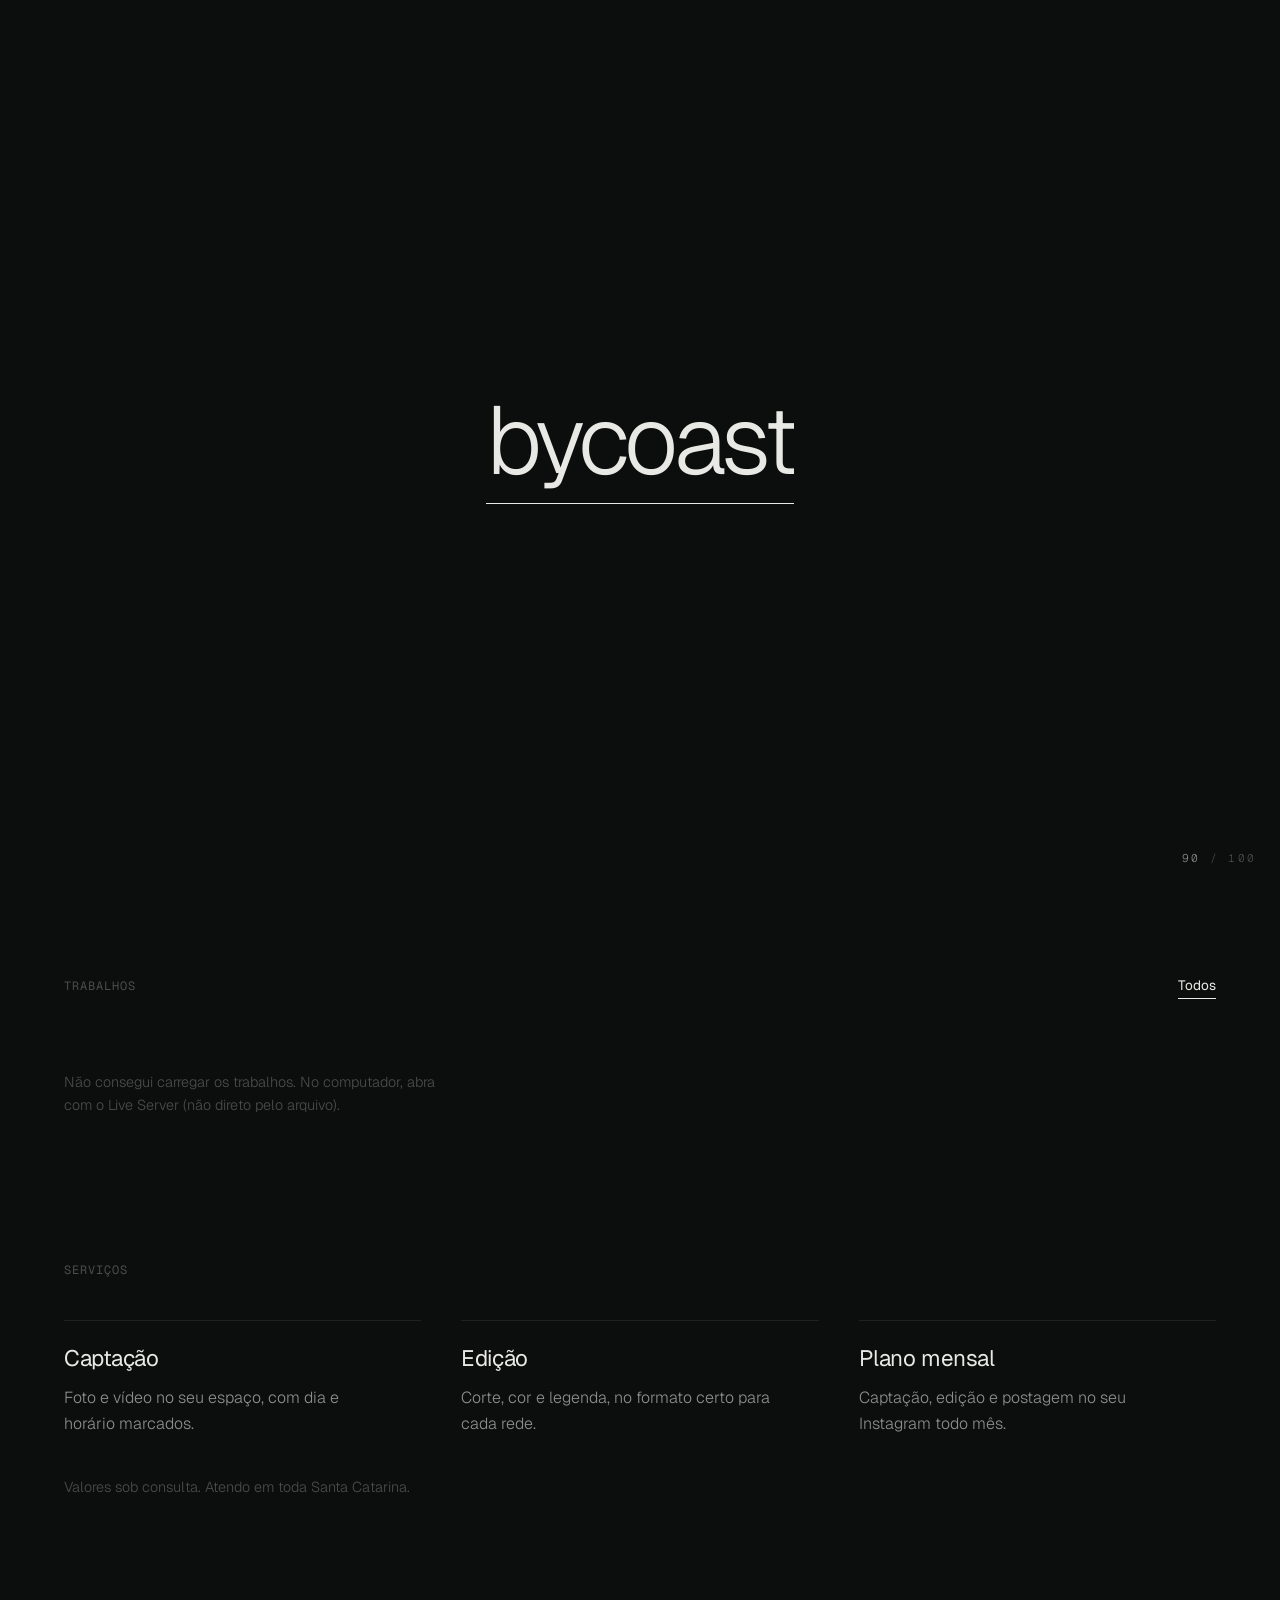
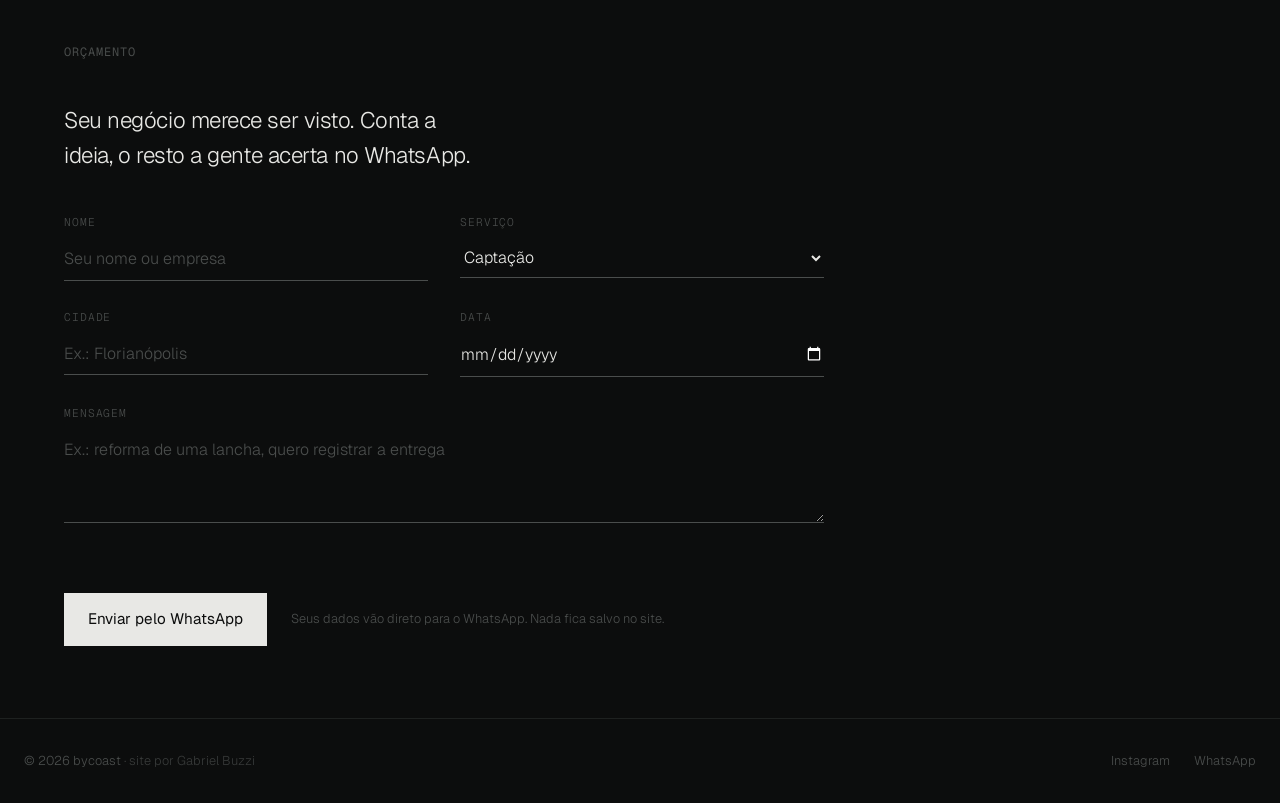
==== index.html @ a9b42eaa "Crédito do rodapé leva pro LinkedIn" ====
<!DOCTYPE html>
<html lang="pt-BR">

<head>
    <meta charset="UTF-8" />
    <meta name="viewport" content="width=device-width, initial-scale=1.0, viewport-fit=cover" />
    <title>bycoast</title>
    <meta name="description" content="Captação de foto e vídeo, edição e postagem. Base em Balneário Camboriú, atendendo toda Santa Catarina." />
    <meta property="og:title" content="bycoast" />
    <meta property="og:description" content="Captação de foto e vídeo, edição e postagem. Base em Balneário Camboriú, atendendo toda Santa Catarina." />
    <meta property="og:type" content="website" />
    <meta property="og:url" content="https://bycoast.com.br/" />
    <!-- imagem da prévia do link (WhatsApp, Instagram). Precisa ser endereço completo, com https -->
    <meta property="og:image" content="https://bycoast.com.br/midia/brava-drinks/01-brava-drinks.jpg" />
    <meta property="og:image:width" content="2000" />
    <meta property="og:image:height" content="1333" />
    <meta name="twitter:card" content="summary_large_image" />
    <link rel="icon" href="img/favicon.svg" type="image/svg+xml" />
    <link rel="preconnect" href="https://fonts.googleapis.com" />
    <link rel="preconnect" href="https://fonts.gstatic.com" crossorigin />
    <link href="https://fonts.googleapis.com/css2?family=Geist:wght@300;400;500&family=Geist+Mono:wght@400&display=swap"
        rel="stylesheet" />
    <!-- ?v=3: mude o número sempre que mexer no CSS ou no JS,
         senão o celular pode juntar o HTML novo com o CSS antigo que ficou guardado -->
    <link rel="stylesheet" href="css/style.css?v=6" />

    <!-- liga a intro antes da página aparecer (assim o site não pisca por baixo).
         Não aparece pra quem pediu "reduzir movimento" no sistema -->
    <script>
        if (!matchMedia('(prefers-reduced-motion: reduce)').matches) {
            document.documentElement.classList.add('intro');

            // com a intro, a página sempre começa no topo:
            // tira o #trabalhos (ou outro) do endereço e não volta pra onde estava ao recarregar.
            // Link compartilhado (#fx/2) fica: o main.js abre aquela mídia depois da intro
            history.scrollRestoration = 'manual';
            if (location.hash && location.hash.indexOf('/') < 0) history.replaceState(null, '', location.pathname + location.search);
        }
    </script>
</head>

<body>

    <!-- INTRO (tela de entrada). Só aparece com a classe "intro" no <html> -->
    <div id="intro" aria-hidden="true">
        <span class="intro-mask"><span class="intro-mark">bycoast</span></span>
        <span class="intro-pct"><span id="intro-pct">00</span> / 100</span>
    </div>

    <!-- NAVEGAÇÃO -->
    <nav id="nav">
        <a class="nav-logo" href="#topo">bycoast</a>
        <ul class="nav-links">
            <li><a href="#trabalhos">Trabalhos</a></li>
            <li><a href="#servicos">Serviços</a></li>
            <li><a href="#orcamento">Orçamento</a></li>
        </ul>
    </nav>

    <!-- HERO -->
    <header id="topo" class="hero">
        <h1>bycoast</h1>
        <p class="hero-sub">Foto, vídeo e redes sociais para negócios de toda Santa Catarina.</p>
        <p class="hero-meta">Balneário Camboriú · Toda Santa Catarina</p>
    </header>

    <!-- TRABALHOS -->
    <section id="trabalhos">
        <div class="section-head">
            <h2>Trabalhos</h2>

            <!-- FILTROS (o main.js cria um botão pra cada categoria usada no trabalhos.json) -->
            <div class="filters">
                <button class="filter-btn active" data-filter="todos">Todos</button>
            </div>
        </div>

        <!-- GRID (preenchido pelo main.js a partir do trabalhos.json) -->
        <div class="grid"></div>
    </section>

    <!-- SERVIÇOS -->
    <section id="servicos">
        <h2>Serviços</h2>
        <div class="services">
            <div class="service">
                <h3>Captação</h3>
                <p>Foto e vídeo no seu espaço, com dia e horário marcados.</p>
            </div>
            <div class="service">
                <h3>Edição</h3>
                <p>Corte, cor e legenda, no formato certo para cada rede.</p>
            </div>
            <div class="service">
                <h3>Plano mensal</h3>
                <p>Captação, edição e postagem no seu Instagram todo mês.</p>
            </div>
        </div>
        <p class="note">Valores sob consulta. Atendo em toda Santa Catarina.</p>
    </section>

    <!-- QUEM JÁ ATENDEU (o main.js preenche com o campo "cliente" do trabalhos.json;
         sem nenhum cliente preenchido, a seção fica escondida) -->
    <section id="clientes" hidden>
        <h2>Quem já atendeu</h2>
        <div class="clients" id="clients-track"></div>
    </section>

    <!-- ORÇAMENTO -->
    <section id="orcamento">
        <h2>Orçamento</h2>
        <p class="lead">Seu negócio merece ser visto. Conta a ideia, o resto a gente acerta no WhatsApp.</p>

        <form id="form" novalidate>
            <div class="field">
                <label for="nome">Nome</label>
                <input id="nome" name="nome" autocomplete="name" placeholder="Seu nome ou empresa" />
            </div>
            <div class="field">
                <label for="servico">Serviço</label>
                <select id="servico" name="servico">
                    <option>Captação</option>
                    <option>Captação + edição</option>
                    <option>Plano mensal</option>
                </select>
            </div>
            <div class="field">
                <label for="cidade">Cidade</label>
                <input id="cidade" name="cidade" autocomplete="address-level2" placeholder="Ex.: Florianópolis" />
            </div>
            <div class="field">
                <label for="data">Data</label>
                <input id="data" name="data" type="date" />
            </div>
            <div class="field full">
                <label for="msg">Mensagem</label>
                <textarea id="msg" name="msg" rows="3" placeholder="Ex.: reforma de uma lancha, quero registrar a entrega"></textarea>
            </div>
            <p class="form-error full" id="form-error"></p>
            <div class="full form-actions">
                <button type="submit" class="btn">Enviar pelo WhatsApp</button>
                <span class="privacy">Seus dados vão direto para o WhatsApp. Nada fica salvo no site.</span>
            </div>
        </form>
    </section>

    <!-- LIGHTBOX (foto ampliada)
         lb-fade = aparece/some ao abrir e fechar
         lb-idle = some quando o mouse fica parado -->
    <div id="lightbox" role="dialog" aria-modal="true" aria-label="Foto ampliada" tabindex="-1">
        <!-- fundo: a própria foto, bem desfocada (o main.js coloca as camadas aqui) -->
        <div class="lightbox-ambient lb-fade" id="lightbox-ambient"></div>

        <div class="lightbox-top lb-fade lb-idle">
            <span class="lightbox-counter" id="lightbox-counter"></span>
            <div class="lightbox-actions">
                <!-- aviso que aparece quando o link é copiado (computador sem menu de compartilhar) -->
                <span class="lightbox-toast" id="lightbox-toast" role="status">Link copiado</span>
                <button class="lightbox-btn" id="lightbox-share" aria-label="Compartilhar">
                    <svg width="18" height="18" viewBox="0 0 24 24" fill="none" stroke="currentColor" stroke-width="1.5" stroke-linecap="round" stroke-linejoin="round"><path d="M12 15V3M7 8l5-5 5 5M5 12v7a2 2 0 0 0 2 2h10a2 2 0 0 0 2-2v-7" /></svg>
                </button>
                <button class="lightbox-btn" id="lightbox-close" aria-label="Fechar">
                    <svg width="18" height="18" viewBox="0 0 24 24" fill="none" stroke="currentColor" stroke-width="1.5" stroke-linecap="round"><path d="M6 6l12 12M18 6L6 18" /></svg>
                </button>
            </div>
        </div>

        <!-- palco: onde a foto aparece e recebe os gestos (arrastar, pinça, duplo clique) -->
        <div class="lightbox-stage" id="lightbox-stage">
            <div id="lightbox-media"></div>
        </div>

        <button class="lightbox-btn lightbox-nav lb-fade lb-idle" id="lightbox-prev" aria-label="Anterior">
            <svg width="18" height="18" viewBox="0 0 24 24" fill="none" stroke="currentColor" stroke-width="1.5" stroke-linecap="round" stroke-linejoin="round"><path d="M15 6l-6 6 6 6" /></svg>
        </button>
        <button class="lightbox-btn lightbox-nav lb-fade lb-idle" id="lightbox-next" aria-label="Próxima">
            <svg width="18" height="18" viewBox="0 0 24 24" fill="none" stroke="currentColor" stroke-width="1.5" stroke-linecap="round" stroke-linejoin="round"><path d="M9 6l6 6-6 6" /></svg>
        </button>

        <div class="lightbox-info lb-fade">
            <div class="lightbox-meta" id="lightbox-meta">
                <span class="lightbox-category" id="lightbox-category"></span>
                <span class="lightbox-local" id="lightbox-local-wrap">
                    <svg width="12" height="12" viewBox="0 0 24 24" fill="none" stroke="currentColor" stroke-width="1.5"><path d="M12 21s-6-5.4-6-11a6 6 0 0 1 12 0c0 5.6-6 11-6 11z" /><circle cx="12" cy="10" r="2" /></svg>
                    <span id="lightbox-local"></span>
                </span>
                <span class="lightbox-type" id="lightbox-type"></span>
            </div>
            <h3 class="lightbox-title" id="lightbox-title"></h3>
        </div>

        <!-- miniaturas (o main.js preenche) -->
        <div class="lightbox-thumbs lb-fade lb-idle" id="lightbox-thumbs"></div>
    </div>

    <!-- FOOTER -->
    <footer>
        <span>&copy; 2026 bycoast <span class="credito">· site por <a href="https://www.linkedin.com/in/gabrielbuzzi/" target="_blank" rel="noopener">Gabriel Buzzi</a></span></span>
        <div class="footer-links">
            <a href="https://www.instagram.com/by.coast_" target="_blank" rel="noopener">Instagram</a>
            <!-- o main.js troca o href pelo link do WhatsApp usando a constante WHATSAPP -->
            <a id="footer-whatsapp" href="#orcamento" target="_blank" rel="noopener">WhatsApp</a>
        </div>
    </footer>

    <!-- BOTÃO FLUTUANTE DO WHATSAPP (só no celular) -->
    <a class="wa-float" id="wa-float" href="#orcamento" target="_blank" rel="noopener" aria-label="Conversar no WhatsApp">
        <svg width="24" height="24" viewBox="0 0 24 24" fill="none" stroke="currentColor" stroke-width="1.6" stroke-linecap="round" stroke-linejoin="round"><path d="M20 11.5a8.5 8.5 0 0 1-12.4 7.6L3.5 20.5l1.4-4A8.5 8.5 0 1 1 20 11.5z" /></svg>
    </a>

    <script src="js/main.js?v=6"></script>
</body>

</html>
---- css/style.css ----
/* ========================
   VARIÁVEIS (cores e fontes)
   Mude aqui e o site inteiro acompanha
======================== */
:root {
    --bg: #0c0d0d;
    --text: #e8e8e5;
    --muted: #8b8e8c;
    --faint: #4a4d4c;
    --line: #1e2120;
    --accent: #9fc3c4;
    /* azul-água claro, usado só em foco e hover */

    --sans: 'Geist', system-ui, -apple-system, 'Segoe UI', sans-serif;
    --mono: 'Geist Mono', ui-monospace, Menlo, Consolas, monospace;

    /* margem lateral que respeita o notch do celular */
    --side-l: max(24px, env(safe-area-inset-left, 0px));
    --side-r: max(24px, env(safe-area-inset-right, 0px));

    color-scheme: dark;
}

/* ========================
   RESET E BASE
======================== */
* {
    margin: 0;
    padding: 0;
    box-sizing: border-box;
}

html {
    scroll-behavior: smooth;
}

body {
    background-color: var(--bg);
    color: var(--text);
    font-family: var(--sans);
    font-weight: 300;
    font-size: 16px;
    line-height: 1.6;
    -webkit-font-smoothing: antialiased;
}

a {
    color: inherit;
}

:focus-visible {
    outline: 1px solid var(--accent);
    outline-offset: 4px;
}

@media (prefers-reduced-motion: reduce) {
    html {
        scroll-behavior: auto;
    }

    * {
        transition: none !important;
    }
}

/* ========================
   INTRO (tela de entrada)
   Só existe com a classe "intro" no <html>
======================== */
#intro {
    display: none;
}

.intro #intro {
    display: flex;
    position: fixed;
    inset: 0;
    z-index: 1000;
    align-items: center;
    justify-content: center;
    background: var(--bg);
}

/* máscara: o nome sobe de dentro dela */
.intro-mask {
    display: block;
    overflow: hidden;
    padding-bottom: 20px;
}

.intro-mark {
    position: relative;
    display: block;
    font-size: clamp(2.75rem, 9vw, 6rem);
    font-weight: 300;
    letter-spacing: -0.05em;
    line-height: 1;
    animation: introUp 0.9s cubic-bezier(0.2, 0.8, 0.2, 1) backwards;
}

/* a linha que cresce embaixo do nome */
.intro-mark::after {
    content: '';
    position: absolute;
    left: 0;
    right: 100%;
    bottom: -16px;
    height: 1px;
    background: var(--text);
    animation: introLine 1.4s cubic-bezier(0.8, 0, 0.2, 1) 0.3s forwards;
}

.intro-pct {
    position: absolute;
    right: var(--side-r);
    bottom: calc(32px + env(safe-area-inset-bottom, 0px));
    font-family: var(--mono);
    font-size: 0.7rem;
    letter-spacing: 0.2em;
    color: var(--faint);
    font-variant-numeric: tabular-nums;
}

.intro-pct span {
    color: var(--muted);
}

/* saída: a tela inteira sobe como uma cortina */
#intro.gone {
    pointer-events: none;
    animation: introOut 1s cubic-bezier(0.8, 0, 0.2, 1) forwards;
}

@keyframes introUp {
    from {
        transform: translateY(110%);
    }
}

@keyframes introLine {
    to {
        right: 0;
    }
}

@keyframes introOut {
    to {
        transform: translateY(-100%);
    }
}

/* enquanto a cortina sobe, o topo do site entra subindo, um depois do outro */
.intro:not(.revealed) nav,
.intro:not(.revealed) .hero > :not(.hero-video) {
    opacity: 0;
}

.intro.revealed .hero > :not(.hero-video) {
    animation: heroIn 1.2s cubic-bezier(0.2, 0.8, 0.2, 1) backwards;
}

.intro.revealed .hero h1 {
    animation-delay: 0.35s;
}

.intro.revealed .hero-sub {
    animation-delay: 0.5s;
}

.intro.revealed .hero-meta {
    animation-delay: 0.6s;
}

.intro.revealed nav {
    animation: fadeIn 1s ease 0.7s backwards;
}

@keyframes heroIn {
    from {
        opacity: 0;
        transform: translateY(48px);
    }
}

@keyframes fadeIn {
    from {
        opacity: 0;
    }
}

/* ========================
   NAVEGAÇÃO
======================== */
nav {
    position: fixed;
    top: 0;
    left: 0;
    right: 0;
    z-index: 100;
    display: flex;
    justify-content: space-between;
    align-items: center;
    padding-top: calc(20px + env(safe-area-inset-top, 0px));
    padding-bottom: 20px;
    padding-left: var(--side-l);
    padding-right: var(--side-r);
    transition: background-color 0.3s, border-color 0.3s;
    border-bottom: 1px solid transparent;
}

nav.scrolled {
    background-color: var(--bg);
    border-bottom-color: var(--line);
}

.nav-logo {
    font-size: 1.05rem;
    font-weight: 500;
    letter-spacing: -0.01em;
    text-decoration: none;
}

.nav-links {
    list-style: none;
    display: flex;
    gap: 32px;
}

.nav-links a {
    text-decoration: none;
    color: var(--muted);
    font-size: 0.85rem;
    transition: color 0.2s;
}

.nav-links a:hover {
    color: var(--text);
}

/* ========================
   HERO
======================== */
.hero {
    max-width: 1200px;
    margin: 0 auto;
    padding-top: 160px;
    padding-bottom: 72px;
    padding-left: var(--side-l);
    padding-right: var(--side-r);
}

.hero h1 {
    font-size: clamp(3.5rem, 14vw, 10rem);
    font-weight: 300;
    letter-spacing: -0.05em;
    line-height: 0.9;
}

.hero-sub {
    margin-top: 28px;
    max-width: 30ch;
    font-size: 1.15rem;
    color: var(--muted);
}

.hero-meta {
    margin-top: 12px;
    font-family: var(--mono);
    font-size: 0.75rem;
    color: var(--faint);
}

/* topo com vídeo (HERO_VIDEO no main.js): tela cheia, texto embaixo */
.hero.has-video {
    position: relative;
    max-width: none;
    min-height: 100vh;
    min-height: 100svh;
    display: flex;
    flex-direction: column;
    justify-content: flex-end;
    padding-bottom: 64px;
    /* o texto continua alinhado com o resto do site */
    padding-left: max(var(--side-l), calc((100% - 1200px) / 2 + 24px));
    padding-right: max(var(--side-r), calc((100% - 1200px) / 2 + 24px));
    overflow: hidden;
    /* o vídeo (z-index -1) fica atrás do texto, mas na frente do fundo da página */
    isolation: isolate;
}

.hero-video {
    position: absolute;
    inset: 0;
    z-index: -1;
    width: 100%;
    height: 100%;
    object-fit: cover;
}

/* escurece embaixo (texto) e em cima (menu) pra ficarem legíveis */
.hero.has-video::after {
    content: '';
    position: absolute;
    inset: 0;
    z-index: -1;
    background:
        linear-gradient(to bottom, rgba(12, 13, 13, 0.6), transparent 20%),
        linear-gradient(to top, var(--bg) 0%, rgba(12, 13, 13, 0.4) 45%, rgba(12, 13, 13, 0.2) 100%);
}

.hero.has-video .hero-sub {
    color: var(--text);
}

.hero.has-video .hero-meta {
    color: var(--muted);
}

/* ========================
   SEÇÕES GERAIS
======================== */
section {
    max-width: 1200px;
    margin: 0 auto;
    padding-top: 72px;
    padding-bottom: 72px;
    padding-left: var(--side-l);
    padding-right: var(--side-r);
}

section h2 {
    font-family: var(--mono);
    font-size: 0.75rem;
    font-weight: 400;
    letter-spacing: 0.08em;
    text-transform: uppercase;
    color: var(--faint);
    margin-bottom: 40px;
}

.section-head {
    display: flex;
    flex-wrap: wrap;
    justify-content: space-between;
    align-items: baseline;
    gap: 16px 32px;
    margin-bottom: 32px;
}

.section-head h2 {
    margin-bottom: 0;
}

/* ========================
   FILTROS
======================== */
.filters {
    display: flex;
    flex-wrap: wrap;
    gap: 24px;
}

.filter-btn {
    background: none;
    border: none;
    color: var(--faint);
    font-family: var(--sans);
    font-size: 0.85rem;
    cursor: pointer;
    padding: 4px 0;
    border-bottom: 1px solid transparent;
    transition: color 0.2s, border-color 0.2s;
}

.filter-btn:hover {
    color: var(--muted);
}

.filter-btn.active {
    color: var(--text);
    border-bottom-color: var(--text);
}

/* ========================
   GALERIA (colunas estilo masonry, um card por trabalho)
======================== */
.grid {
    columns: 3;
    column-gap: 16px;
}

.work {
    break-inside: avoid;
    margin-bottom: 32px;
    cursor: pointer;
}

.work.hidden {
    display: none;
}

/* aparece ao rolar: começa invisível e mais baixo (o main.js coloca "in") */
.work.reveal {
    opacity: 0;
    transform: translateY(40px);
    transition: opacity 0.8s ease, transform 1s cubic-bezier(0.2, 0.8, 0.2, 1);
}

.work.reveal.in {
    opacity: 1;
    transform: none;
}

.work-media {
    position: relative;
    overflow: hidden;
    background: var(--line);
}

/* a capa de onde a foto saiu fica vazia enquanto o lightbox está aberto */
.work.is-source .work-media {
    visibility: hidden;
}

.work-media img {
    display: block;
    width: 100%;
    height: auto;
    transition: transform 0.8s cubic-bezier(0.2, 0.8, 0.2, 1);
}

.work:hover .work-media img {
    transform: scale(1.04);
}

/* prévia do vídeo: fica por cima da capa e só aparece quando começa a tocar */
.work-preview {
    position: absolute;
    inset: 0;
    width: 100%;
    height: 100%;
    object-fit: cover;
    opacity: 0;
    transition: opacity 0.4s;
}

.work-preview.playing {
    opacity: 1;
}

/* selo no canto: quantas mídias ou duração do vídeo */
.work .tag {
    position: absolute;
    top: 10px;
    left: 10px;
    font-family: var(--mono);
    font-size: 0.7rem;
    color: #fff;
    background: rgba(0, 0, 0, 0.5);
    -webkit-backdrop-filter: blur(8px);
    backdrop-filter: blur(8px);
    padding: 3px 7px;
}

.work-caption {
    padding-top: 12px;
}

.work-caption h3 {
    font-size: 1rem;
    font-weight: 400;
    letter-spacing: -0.01em;
    transition: color 0.2s;
}

.work-caption p {
    margin-top: 2px;
    font-family: var(--mono);
    font-size: 0.7rem;
    letter-spacing: 0.06em;
    text-transform: uppercase;
    color: var(--faint);
}

.work:hover .work-caption h3 {
    color: var(--accent);
}

/* ========================
   QUEM JÁ ATENDEU (nomes passando em loop)
======================== */
.clients {
    display: flex;
    overflow: hidden;
    /* as pontas somem suavemente */
    -webkit-mask-image: linear-gradient(to right, transparent, #000 10%, #000 90%, transparent);
    mask-image: linear-gradient(to right, transparent, #000 10%, #000 90%, transparent);
}

.clients ul {
    display: flex;
    flex-shrink: 0;
    list-style: none;
    animation: marquee 30s linear infinite;
}

.clients:hover ul {
    animation-play-state: paused;
}

.clients li {
    font-size: clamp(1.5rem, 4vw, 2.5rem);
    font-weight: 300;
    letter-spacing: -0.03em;
    white-space: nowrap;
    color: var(--muted);
}

/* bolinha entre os nomes */
.clients li::after {
    content: '·';
    margin: 0 0.6em;
    color: var(--faint);
}

@keyframes marquee {
    to {
        transform: translateX(-100%);
    }
}

@media (prefers-reduced-motion: reduce) {
    .clients ul {
        animation: none;
    }
}

/* ========================
   BOTÃO FLUTUANTE DO WHATSAPP (só no celular)
======================== */
.wa-float {
    display: none;
}

@media (max-width: 768px) {
    .wa-float {
        display: grid;
        place-items: center;
        position: fixed;
        z-index: 90;
        right: var(--side-r);
        bottom: calc(20px + env(safe-area-inset-bottom, 0px));
        width: 56px;
        height: 56px;
        border-radius: 50%;
        color: var(--bg);
        background: var(--text);
        box-shadow: 0 8px 24px rgba(0, 0, 0, 0.4);
        opacity: 0;
        transform: translateY(16px) scale(0.9);
        pointer-events: none;
        transition: opacity 0.3s, transform 0.4s cubic-bezier(0.2, 0.8, 0.2, 1);
    }

    .wa-float.visible {
        opacity: 1;
        transform: none;
        pointer-events: auto;
    }
}

/* ========================
   SERVIÇOS
======================== */
.services {
    display: grid;
    grid-template-columns: repeat(3, minmax(0, 1fr));
    gap: 40px;
}

.service {
    border-top: 1px solid var(--line);
    padding-top: 20px;
}

.service h3 {
    font-size: 1.4rem;
    font-weight: 400;
    letter-spacing: -0.02em;
    margin-bottom: 8px;
}

.service p {
    color: var(--muted);
    max-width: 32ch;
}

.note {
    margin-top: 40px;
    font-size: 0.9rem;
    color: var(--faint);
}

/* ========================
   ORÇAMENTO (formulário)
======================== */
.lead {
    font-size: 1.4rem;
    letter-spacing: -0.02em;
    max-width: 28ch;
    margin-bottom: 40px;
}

#form {
    display: grid;
    grid-template-columns: repeat(2, minmax(0, 1fr));
    gap: 28px 32px;
    max-width: 760px;
}

.field {
    display: flex;
    flex-direction: column;
    gap: 6px;
}

.full {
    grid-column: 1 / -1;
}

label {
    font-family: var(--mono);
    font-size: 0.7rem;
    letter-spacing: 0.08em;
    text-transform: uppercase;
    color: var(--faint);
}

input,
select,
textarea {
    width: 100%;
    font: inherit;
    font-size: 1rem;
    color: var(--text);
    background: transparent;
    border: none;
    border-bottom: 1px solid var(--faint);
    border-radius: 0;
    padding: 8px 0;
}

select option {
    background: var(--bg);
    color: var(--text);
}

input::placeholder,
textarea::placeholder {
    color: var(--faint);
}

input:focus,
select:focus,
textarea:focus {
    outline: none;
    border-bottom-color: var(--accent);
}

textarea {
    resize: vertical;
}

.form-error {
    color: var(--accent);
    font-size: 0.9rem;
    min-height: 1em;
}

.form-actions {
    display: flex;
    flex-wrap: wrap;
    align-items: center;
    gap: 16px 24px;
}

.btn {
    font: inherit;
    font-size: 0.95rem;
    font-weight: 400;
    color: var(--bg);
    background: var(--text);
    border: none;
    padding: 14px 24px;
    cursor: pointer;
    transition: background-color 0.2s;
}

.btn:hover {
    background: var(--accent);
}

.privacy {
    font-size: 0.8rem;
    color: var(--faint);
}

/* ========================
   LIGHTBOX (foto ampliada)
======================== */
#lightbox {
    display: none;
    position: fixed;
    inset: 0;
    z-index: 999;
    overflow: hidden;
    color: #fff;
    /* linhas: topo, foto (ocupa o resto), infos, miniaturas */
    grid-template-rows: auto minmax(0, 1fr) auto auto;
}

#lightbox.active {
    display: grid;
}

#lightbox:focus {
    outline: none;
}

/* com o lightbox aberto, a página de trás não rola */
body.no-scroll {
    overflow: hidden;
}

/* aparece ao abrir, some ao fechar */
.lb-fade {
    transition: opacity 0.35s;
}

#lightbox:not(.open) .lb-fade {
    opacity: 0;
}

/* mouse parado: controles somem e fica só a foto */
#lightbox.idle .lb-idle {
    opacity: 0;
    pointer-events: none;
}

#lightbox.idle {
    cursor: none;
}

/* com zoom, as infos saem da frente da foto */
#lightbox.zoomed .lightbox-info {
    opacity: 0;
}

/* uma foto só: sem setas nem miniaturas */
#lightbox.single .lightbox-nav,
#lightbox.single .lightbox-thumbs {
    display: none;
}

/* fundo: a própria foto desfocada, escurecida nas bordas */
.lightbox-ambient {
    position: absolute;
    inset: 0;
    background: #000;
    overflow: hidden;
}

.ambient-layer {
    position: absolute;
    inset: -10%;
    background-size: cover;
    background-position: center;
    filter: blur(60px) saturate(1.4);
}

.lightbox-ambient::after {
    content: '';
    position: absolute;
    inset: 0;
    background: radial-gradient(ellipse at center, rgba(0, 0, 0, 0.35), rgba(0, 0, 0, 0.8));
}

/* topo: contador e fechar */
.lightbox-top {
    position: relative;
    z-index: 2;
    display: flex;
    justify-content: space-between;
    align-items: center;
    padding-top: calc(16px + env(safe-area-inset-top, 0px));
    padding-bottom: 8px;
    padding-left: var(--side-l);
    padding-right: var(--side-r);
}

.lightbox-counter {
    font-family: var(--mono);
    font-size: 0.75rem;
    letter-spacing: 0.08em;
    color: rgba(255, 255, 255, 0.4);
}

.lightbox-counter b {
    font-weight: 400;
    color: #fff;
}

/* botões redondos de vidro fosco */
.lightbox-btn {
    display: grid;
    place-items: center;
    width: 44px;
    height: 44px;
    border-radius: 50%;
    color: #fff;
    background: rgba(255, 255, 255, 0.08);
    border: 1px solid rgba(255, 255, 255, 0.14);
    -webkit-backdrop-filter: blur(12px);
    backdrop-filter: blur(12px);
    cursor: pointer;
    transition: background-color 0.2s, opacity 0.35s, transform 0.2s;
}

.lightbox-btn:hover {
    background: rgba(255, 255, 255, 0.18);
}

.lightbox-btn:active {
    transform: scale(0.92);
}

/* compartilhar + fechar, lado a lado */
.lightbox-actions {
    display: flex;
    align-items: center;
    gap: 8px;
}

.lightbox-toast {
    font-family: var(--mono);
    font-size: 0.75rem;
    letter-spacing: 0.08em;
    color: #fff;
    margin-right: 4px;
    opacity: 0;
    transform: translateX(6px);
    transition: opacity 0.3s, transform 0.3s;
    pointer-events: none;
}

.lightbox-toast.show {
    opacity: 1;
    transform: none;
}

.lightbox-nav {
    position: absolute;
    z-index: 2;
    top: calc(50% - 22px);
}

#lightbox-prev {
    left: max(24px, env(safe-area-inset-left, 0px));
}

#lightbox-next {
    right: max(24px, env(safe-area-inset-right, 0px));
}

/* palco: área da foto, recebe arrastar, pinça e duplo clique */
.lightbox-stage {
    position: relative;
    z-index: 1;
    touch-action: none;
    -webkit-user-select: none;
    user-select: none;
}

#lightbox-media {
    position: absolute;
    inset: 8px 96px;
    display: flex;
    justify-content: center;
    align-items: center;
}

#lightbox-media img,
#lightbox-media video {
    display: block;
    max-width: 100%;
    max-height: 100%;
    object-fit: contain;
    /* as animações de abrir/fechar e o zoom contam a partir do canto */
    transform-origin: 0 0;
    -webkit-user-drag: none;
}

#lightbox-media .zoom-anim {
    transition: transform 0.35s cubic-bezier(0.2, 0.8, 0.2, 1);
}

#lightbox.zoomed .lightbox-stage {
    cursor: grab;
}

/* infos: categoria, local e título */
.lightbox-info {
    position: relative;
    z-index: 2;
    text-align: center;
    padding-top: 20px;
    padding-left: var(--side-l);
    padding-right: var(--side-r);
    pointer-events: none;
}

.lightbox-meta {
    display: flex;
    flex-wrap: wrap;
    justify-content: center;
    align-items: center;
    gap: 8px 16px;
    font-family: var(--mono);
    font-size: 0.7rem;
    letter-spacing: 0.1em;
    text-transform: uppercase;
    color: rgba(255, 255, 255, 0.6);
}

.lightbox-meta [hidden] {
    display: none;
}

.lightbox-category {
    color: #fff;
    border: 1px solid rgba(255, 255, 255, 0.25);
    border-radius: 999px;
    padding: 3px 10px;
}

.lightbox-local {
    display: inline-flex;
    align-items: center;
    gap: 6px;
}

.lightbox-title {
    margin-top: 10px;
    font-size: clamp(1.25rem, 2.4vw, 1.75rem);
    font-weight: 300;
    letter-spacing: -0.02em;
    line-height: 1.2;
}

/* miniaturas */
.lightbox-thumbs {
    position: relative;
    z-index: 2;
    display: flex;
    gap: 6px;
    overflow-x: auto;
    scrollbar-width: none;
    padding-top: 20px;
    padding-bottom: calc(20px + env(safe-area-inset-bottom, 0px));
    padding-left: var(--side-l);
    padding-right: var(--side-r);
    transition: opacity 0.35s;
}

.lightbox-thumbs::-webkit-scrollbar {
    display: none;
}

/* centraliza quando cabe, mas deixa rolar quando não cabe */
.thumb:first-child {
    margin-left: auto;
}

.thumb:last-child {
    margin-right: auto;
}

.thumb {
    flex: 0 0 auto;
    width: 44px;
    height: 56px;
    padding: 0;
    border: none;
    border-radius: 4px;
    overflow: hidden;
    background: none;
    cursor: pointer;
    opacity: 0.35;
    transition: opacity 0.2s, transform 0.2s;
}

.thumb img {
    display: block;
    width: 100%;
    height: 100%;
    object-fit: cover;
}

.thumb:hover {
    opacity: 0.7;
}

.thumb {
    position: relative;
}

.thumb.is-video::after {
    content: '\25B6';
    position: absolute;
    inset: 0;
    display: grid;
    place-items: center;
    font-size: 0.6rem;
    color: #fff;
    background: rgba(0, 0, 0, 0.3);
}

.thumb.current {
    opacity: 1;
    transform: translateY(-4px);
}

/* tela estreita: menos margem pras setas, que ficam por cima da foto */
@media (max-width: 768px) {
    #lightbox-media {
        inset: 8px 16px;
    }
}

/* celular: sem setas (arrasta com o dedo) e foto de ponta a ponta */
@media (hover: none) {
    .lightbox-nav {
        display: none;
    }

    #lightbox-media {
        inset: 0;
    }
}

/* ========================
   FOOTER
======================== */
footer {
    display: flex;
    justify-content: space-between;
    align-items: center;
    gap: 16px;
    padding-top: 32px;
    padding-bottom: 32px;
    padding-left: var(--side-l);
    padding-right: var(--side-r);
    border-top: 1px solid var(--line);
    color: var(--faint);
    font-size: 0.8rem;
}

/* crédito de quem fez o site: discreto, ao lado do copyright */
.credito {
    opacity: 0.7;
}

.credito a {
    text-decoration: none;
    transition: color 0.2s;
}

.credito a:hover {
    color: var(--text);
}

.footer-links {
    display: flex;
    gap: 24px;
}

.footer-links a {
    text-decoration: none;
    transition: color 0.2s;
}

.footer-links a:hover {
    color: var(--text);
}

/* ========================
   TABLET (até 768px)
======================== */
@media (max-width: 768px) {
    .grid {
        columns: 2;
    }

    .services {
        grid-template-columns: 1fr;
        gap: 28px;
    }

    .nav-links {
        gap: 20px;
    }

    .filters {
        gap: 8px 18px;
    }
}

/* ========================
   MOBILE (até 480px)
======================== */
@media (max-width: 480px) {
    :root {
        --side-l: max(16px, env(safe-area-inset-left, 0px));
        --side-r: max(16px, env(safe-area-inset-right, 0px));
    }

    .hero {
        padding-top: 120px;
    }

    .nav-links {
        gap: 16px;
    }

    .nav-links a {
        font-size: 0.8rem;
    }

    .grid {
        columns: 1;
    }

    #form {
        grid-template-columns: 1fr;
    }

    .thumb {
        width: 36px;
        height: 46px;
    }

    footer {
        flex-direction: column;
        text-align: center;
    }
}
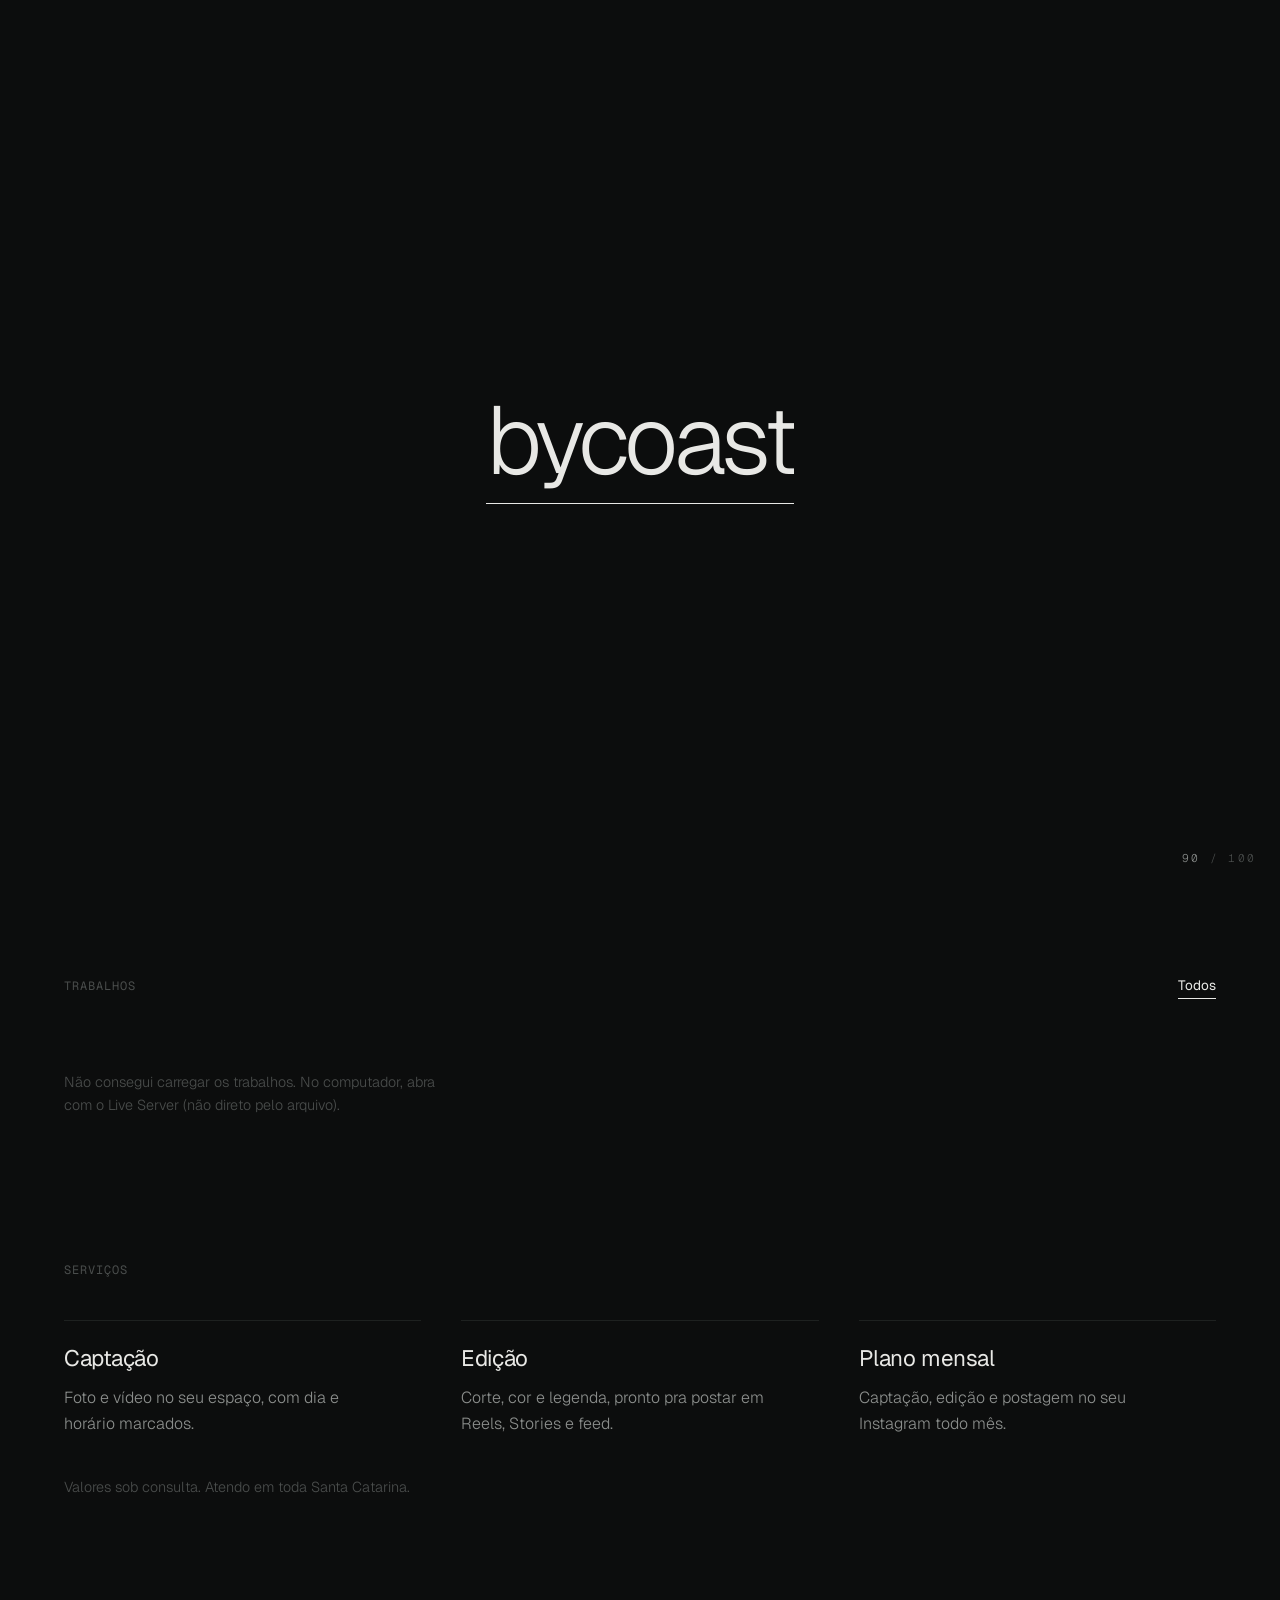
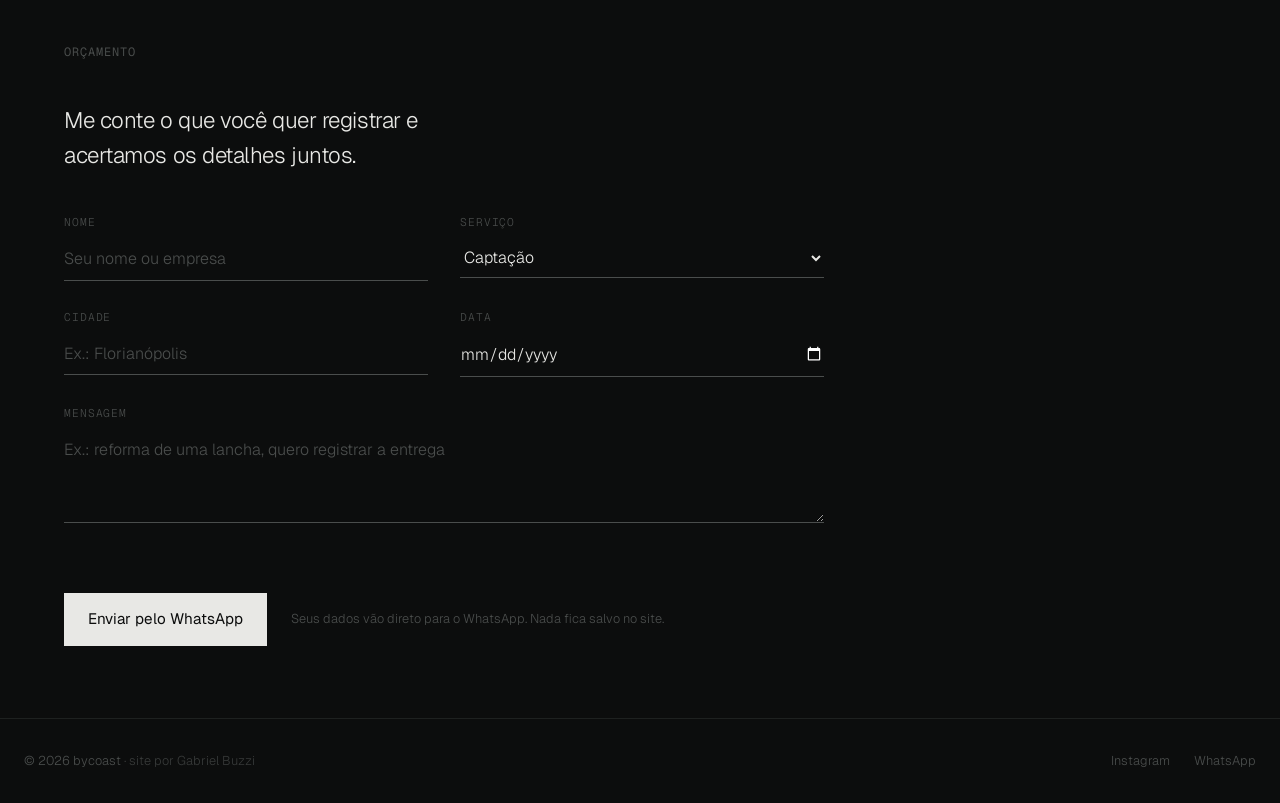
==== commit 8688e1f7: "Textos revisados: Clientes, subtítulo, edição e orçamento" ====
--- a/index.html
+++ b/index.html
@@ -60,8 +60,8 @@
     <!-- HERO -->
     <header id="topo" class="hero">
         <h1>bycoast</h1>
-        <p class="hero-sub">Foto, vídeo e redes sociais para negócios de toda Santa Catarina.</p>
-        <p class="hero-meta">Balneário Camboriú · Toda Santa Catarina</p>
+        <p class="hero-sub">Foto e vídeo para negócios aparecerem bem nas redes.</p>
+        <p class="hero-meta">Balneário Camboriú · SC</p>
     </header>
 
     <!-- TRABALHOS -->
@@ -89,7 +89,7 @@
             </div>
             <div class="service">
                 <h3>Edição</h3>
-                <p>Corte, cor e legenda, no formato certo para cada rede.</p>
+                <p>Corte, cor e legenda, pronto pra postar em Reels, Stories e feed.</p>
             </div>
             <div class="service">
                 <h3>Plano mensal</h3>
@@ -99,17 +99,17 @@
         <p class="note">Valores sob consulta. Atendo em toda Santa Catarina.</p>
     </section>
 
-    <!-- QUEM JÁ ATENDEU (o main.js preenche com o campo "cliente" do trabalhos.json;
+    <!-- CLIENTES (o main.js preenche com o campo "cliente" do trabalhos.json;
          sem nenhum cliente preenchido, a seção fica escondida) -->
     <section id="clientes" hidden>
-        <h2>Quem já atendeu</h2>
+        <h2>Clientes</h2>
         <div class="clients" id="clients-track"></div>
     </section>
 
     <!-- ORÇAMENTO -->
     <section id="orcamento">
         <h2>Orçamento</h2>
-        <p class="lead">Seu negócio merece ser visto. Conta a ideia, o resto a gente acerta no WhatsApp.</p>
+        <p class="lead">Me conte o que você quer registrar e acertamos os detalhes juntos.</p>
 
         <form id="form" novalidate>
             <div class="field">
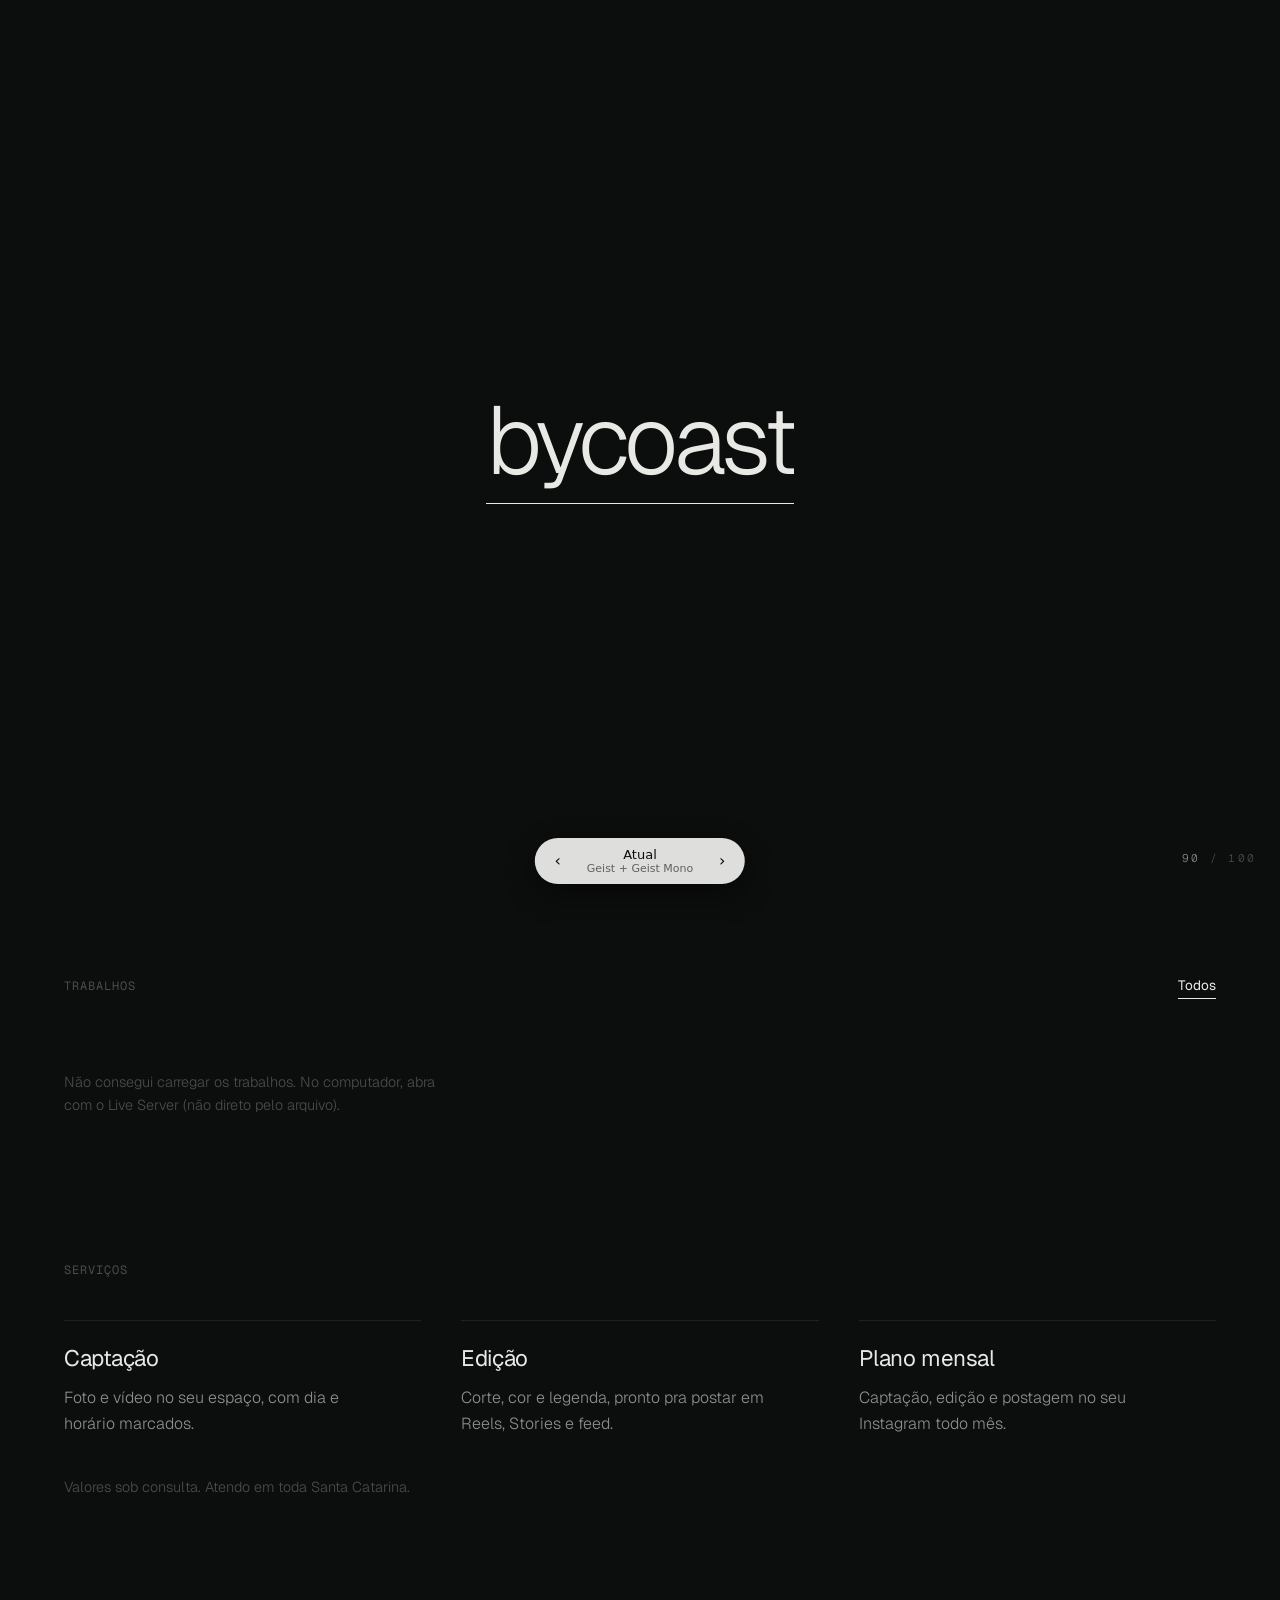
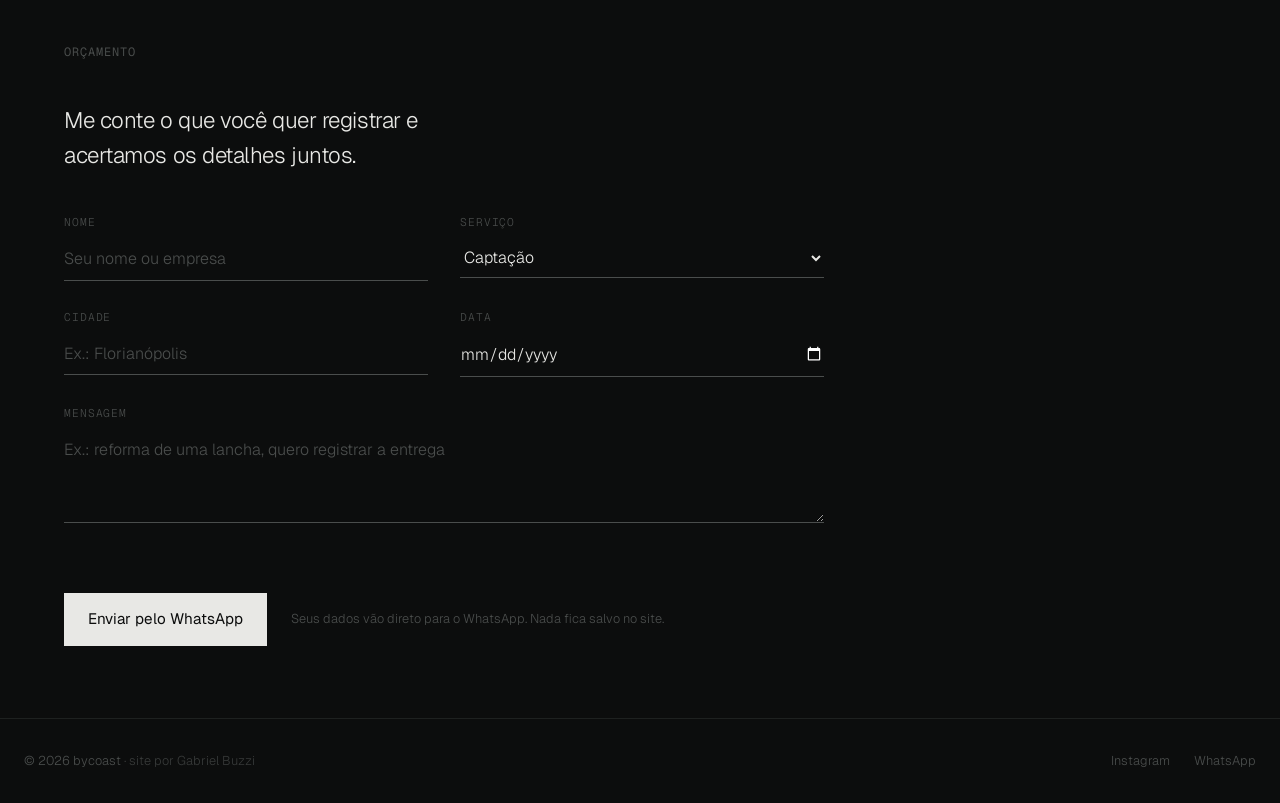
==== commit 616031a9: "Teste de fontes com seletor (só prévia)" ====
--- a/index.html
+++ b/index.html
@@ -22,7 +22,10 @@
         rel="stylesheet" />
     <!-- ?v=3: mude o número sempre que mexer no CSS ou no JS,
          senão o celular pode juntar o HTML novo com o CSS antigo que ficou guardado -->
-    <link rel="stylesheet" href="css/style.css?v=6" />
+    <link rel="stylesheet" href="css/style.css?v=9" />
+    <!-- TESTE DE FONTES (só nesta branch) -->
+    <link href="https://fonts.googleapis.com/css2?family=Instrument+Sans:wdth,wght@75..100,400..700&family=Instrument+Serif:ital@0;1&family=Archivo:wdth,wght@62..125,100..900&family=IBM+Plex+Mono:wght@400&family=Hanken+Grotesk:wght@100..900&family=DM+Mono:wght@300;400&family=Schibsted+Grotesk:wght@400..900&family=JetBrains+Mono:wght@100..800&family=Bodoni+Moda:opsz,wght@6..96,400..900&family=Jost:wght@100..900&family=Familjen+Grotesk:wght@400..700&family=Space+Mono:wght@400&display=swap" rel="stylesheet" />
+    <link rel="stylesheet" href="css/fontes-teste.css?v=1" />
 
     <!-- liga a intro antes da página aparecer (assim o site não pisca por baixo).
          Não aparece pra quem pediu "reduzir movimento" no sistema -->
@@ -104,6 +107,18 @@
     <section id="clientes" hidden>
         <h2>Clientes</h2>
         <div class="clients" id="clients-track"></div>
+    </section>
+
+    <!-- AVALIAÇÕES (o main.js preenche com o depoimentos.json, que o Diogo aprova no painel;
+         sem nenhum aprovado, a seção fica escondida) -->
+    <section id="depoimentos" hidden>
+        <h2>Avaliações</h2>
+        <div class="depoimentos" id="depoimentos-lista" aria-live="polite"></div>
+        <div class="depoimentos-nav" id="depoimentos-nav" hidden>
+            <button id="dep-anterior" aria-label="Avaliação anterior">&larr;</button>
+            <span id="dep-contador"></span>
+            <button id="dep-proximo" aria-label="Próxima avaliação">&rarr;</button>
+        </div>
     </section>
 
     <!-- ORÇAMENTO -->
@@ -208,7 +223,8 @@
         <svg width="24" height="24" viewBox="0 0 24 24" fill="none" stroke="currentColor" stroke-width="1.6" stroke-linecap="round" stroke-linejoin="round"><path d="M20 11.5a8.5 8.5 0 0 1-12.4 7.6L3.5 20.5l1.4-4A8.5 8.5 0 1 1 20 11.5z" /></svg>
     </a>
 
-    <script src="js/main.js?v=6"></script>
+    <script src="js/main.js?v=8"></script>
+    <script src="js/fontes-teste.js?v=1"></script>
 </body>
 
 </html>
--- a/css/style.css
+++ b/css/style.css
@@ -532,6 +532,211 @@
 @media (prefers-reduced-motion: reduce) {
     .clients ul {
         animation: none;
+    }
+}
+
+/* ========================
+   O QUE DIZEM (depoimentos: um por vez, troca sozinho)
+======================== */
+/* todos ficam empilhados no mesmo lugar: a altura é a do maior, então nada pula ao trocar */
+.depoimentos {
+    display: grid;
+}
+
+.depoimento {
+    grid-area: 1 / 1;
+    opacity: 0;
+    visibility: hidden;
+    transform: translateY(8px);
+    transition: opacity 0.7s, transform 0.7s cubic-bezier(0.2, 0.8, 0.2, 1), visibility 0s 0.7s;
+}
+
+.depoimento.ativo {
+    opacity: 1;
+    visibility: visible;
+    transform: none;
+    transition: opacity 0.7s, transform 0.7s cubic-bezier(0.2, 0.8, 0.2, 1), visibility 0s;
+}
+
+.depoimento p {
+    font-size: clamp(1.35rem, 3.2vw, 2.1rem);
+    font-weight: 300;
+    letter-spacing: -0.02em;
+    line-height: 1.35;
+    max-width: 32ch;
+    white-space: pre-line;
+}
+
+.dep-autor {
+    margin-top: 20px;
+    font-family: var(--mono);
+    font-size: 0.75rem;
+    color: var(--faint);
+}
+
+.dep-autor b {
+    font-weight: 400;
+    color: var(--muted);
+}
+
+/* contador e setas, discretos */
+.depoimentos-nav {
+    display: flex;
+    align-items: center;
+    gap: 16px;
+    margin-top: 32px;
+    font-family: var(--mono);
+    font-size: 0.75rem;
+    color: var(--faint);
+}
+
+.depoimentos-nav button {
+    font: inherit;
+    font-size: 1rem;
+    color: var(--muted);
+    background: none;
+    border: 1px solid var(--line);
+    border-radius: 50%;
+    width: 36px;
+    height: 36px;
+    cursor: pointer;
+    transition: color 0.2s, border-color 0.2s;
+}
+
+.depoimentos-nav button:hover {
+    color: var(--text);
+    border-color: var(--faint);
+}
+
+@media (prefers-reduced-motion: reduce) {
+    .depoimento,
+    .depoimento.ativo {
+        transform: none;
+        transition: none;
+    }
+}
+
+/* ========================
+   PÁGINA DE DEPOIMENTO (/feedback)
+======================== */
+.pagina-feedback main {
+    min-height: 100vh;
+    min-height: 100svh;
+    padding-top: 72px;
+}
+
+.pagina-feedback #feedback {
+    display: grid;
+    grid-template-columns: repeat(2, minmax(0, 1fr));
+    gap: 28px 32px;
+    max-width: 760px;
+}
+
+.contador {
+    float: right;
+    letter-spacing: 0;
+    text-transform: none;
+}
+
+.armadilha {
+    position: absolute;
+    left: -9999px;
+    width: 1px;
+    height: 1px;
+    overflow: hidden;
+}
+
+.check {
+    display: flex;
+    align-items: flex-start;
+    gap: 12px;
+    font-family: var(--sans);
+    font-size: 0.9rem;
+    letter-spacing: 0;
+    text-transform: none;
+    color: var(--muted);
+    cursor: pointer;
+}
+
+.check input {
+    width: 18px;
+    height: 18px;
+    flex-shrink: 0;
+    margin-top: 2px;
+    padding: 0;
+    accent-color: var(--text);
+}
+
+/* popup de "Obrigado!" depois de enviar */
+.obrigado {
+    margin: auto;
+    width: min(420px, calc(100% - 32px));
+    padding: 32px;
+    color: var(--text);
+    background: var(--bg);
+    border: 1px solid var(--line);
+}
+
+.obrigado[open] {
+    animation: obrigadoIn 0.4s cubic-bezier(0.2, 0.8, 0.2, 1);
+}
+
+.obrigado::backdrop {
+    background: rgba(0, 0, 0, 0.6);
+    -webkit-backdrop-filter: blur(6px);
+    backdrop-filter: blur(6px);
+}
+
+.obrigado-titulo {
+    font-size: 1.6rem;
+    letter-spacing: -0.02em;
+}
+
+.obrigado-texto {
+    margin-top: 8px;
+    color: var(--muted);
+}
+
+.obrigado-acoes {
+    display: flex;
+    align-items: center;
+    gap: 24px;
+    margin-top: 28px;
+}
+
+.obrigado-acoes .btn {
+    text-decoration: none;
+}
+
+.obrigado-fechar {
+    font: inherit;
+    font-size: 0.9rem;
+    color: var(--muted);
+    background: none;
+    border: none;
+    cursor: pointer;
+}
+
+.obrigado-fechar:hover {
+    color: var(--text);
+}
+
+@keyframes obrigadoIn {
+    from {
+        opacity: 0;
+        transform: translateY(12px) scale(0.98);
+    }
+}
+
+@media (prefers-reduced-motion: reduce) {
+    .obrigado[open] {
+        animation: none;
+    }
+}
+
+@media (max-width: 600px) {
+    .pagina-feedback #feedback {
+        grid-template-columns: 1fr;
     }
 }
 
--- a/css/fontes-teste.css
+++ b/css/fontes-teste.css
@@ -0,0 +1,104 @@
+/* ========================
+   TESTE DE FONTES (só na branch "fontes", não vai pro site oficial)
+   O js/fontes-teste.js troca o data-fonte no <html>
+======================== */
+
+/* 1 · Instrument Sans + Instrument Serif (itálico nos destaques) */
+:root[data-fonte="1"] {
+    --sans: 'Instrument Sans', system-ui, sans-serif;
+    --mono: 'Instrument Sans', system-ui, sans-serif;
+}
+:root[data-fonte="1"] :is(.lead, .depoimento p, .obrigado-titulo) {
+    font-family: 'Instrument Serif', serif;
+    font-style: italic;
+    font-weight: 400;
+    letter-spacing: -0.01em;
+}
+:root[data-fonte="1"] .lead { font-size: 1.75rem; }
+
+/* 2 · Archivo + IBM Plex Mono (título mais estreito, clima de créditos de filme) */
+:root[data-fonte="2"] {
+    --sans: 'Archivo', system-ui, sans-serif;
+    --mono: 'IBM Plex Mono', ui-monospace, monospace;
+}
+:root[data-fonte="2"] :is(.hero h1, .intro-mark) {
+    font-stretch: 80%;
+    letter-spacing: -0.03em;
+}
+
+/* 3 · Hanken Grotesk + DM Mono (parecido com o atual) */
+:root[data-fonte="3"] {
+    --sans: 'Hanken Grotesk', system-ui, sans-serif;
+    --mono: 'DM Mono', ui-monospace, monospace;
+}
+
+/* 4 · Schibsted Grotesk + JetBrains Mono */
+:root[data-fonte="4"] {
+    --sans: 'Schibsted Grotesk', system-ui, sans-serif;
+    --mono: 'JetBrains Mono', ui-monospace, monospace;
+}
+
+/* 5 · Bodoni Moda nos títulos + Jost no texto e rótulos */
+:root[data-fonte="5"] {
+    --sans: 'Jost', system-ui, sans-serif;
+    --mono: 'Jost', system-ui, sans-serif;
+}
+:root[data-fonte="5"] :is(.hero h1, .intro-mark, .lead, .service h3, .depoimento p, .clients li, .lightbox-title, .obrigado-titulo) {
+    font-family: 'Bodoni Moda', serif;
+    font-weight: 400;
+    letter-spacing: -0.03em;
+}
+:root[data-fonte="5"] :is(section h2, label, .hero-meta) {
+    letter-spacing: 0.16em;
+}
+
+/* 6 · Familjen Grotesk + Space Mono */
+:root[data-fonte="6"] {
+    --sans: 'Familjen Grotesk', system-ui, sans-serif;
+    --mono: 'Space Mono', ui-monospace, monospace;
+}
+
+/* ---------- seletor flutuante ---------- */
+.fontes-teste {
+    position: fixed;
+    z-index: 2000;
+    left: 50%;
+    bottom: calc(16px + env(safe-area-inset-bottom, 0px));
+    transform: translateX(-50%);
+    display: flex;
+    align-items: center;
+    gap: 4px;
+    max-width: calc(100% - 32px);
+    padding: 6px;
+    border-radius: 999px;
+    background: rgba(232, 232, 229, 0.96);
+    color: #0c0d0d;
+    box-shadow: 0 10px 30px rgba(0, 0, 0, 0.45);
+    font: 500 13px/1.2 system-ui, -apple-system, sans-serif;
+}
+.fontes-teste button {
+    flex-shrink: 0;
+    width: 34px;
+    height: 34px;
+    border: none;
+    border-radius: 50%;
+    background: transparent;
+    color: inherit;
+    font: inherit;
+    font-size: 16px;
+    cursor: pointer;
+}
+.fontes-teste button:hover { background: rgba(0, 0, 0, 0.08); }
+.fontes-teste span {
+    padding: 0 8px;
+    text-align: center;
+    white-space: nowrap;
+    overflow: hidden;
+    text-overflow: ellipsis;
+}
+.fontes-teste small {
+    display: block;
+    font-size: 11px;
+    font-weight: 400;
+    opacity: 0.6;
+}
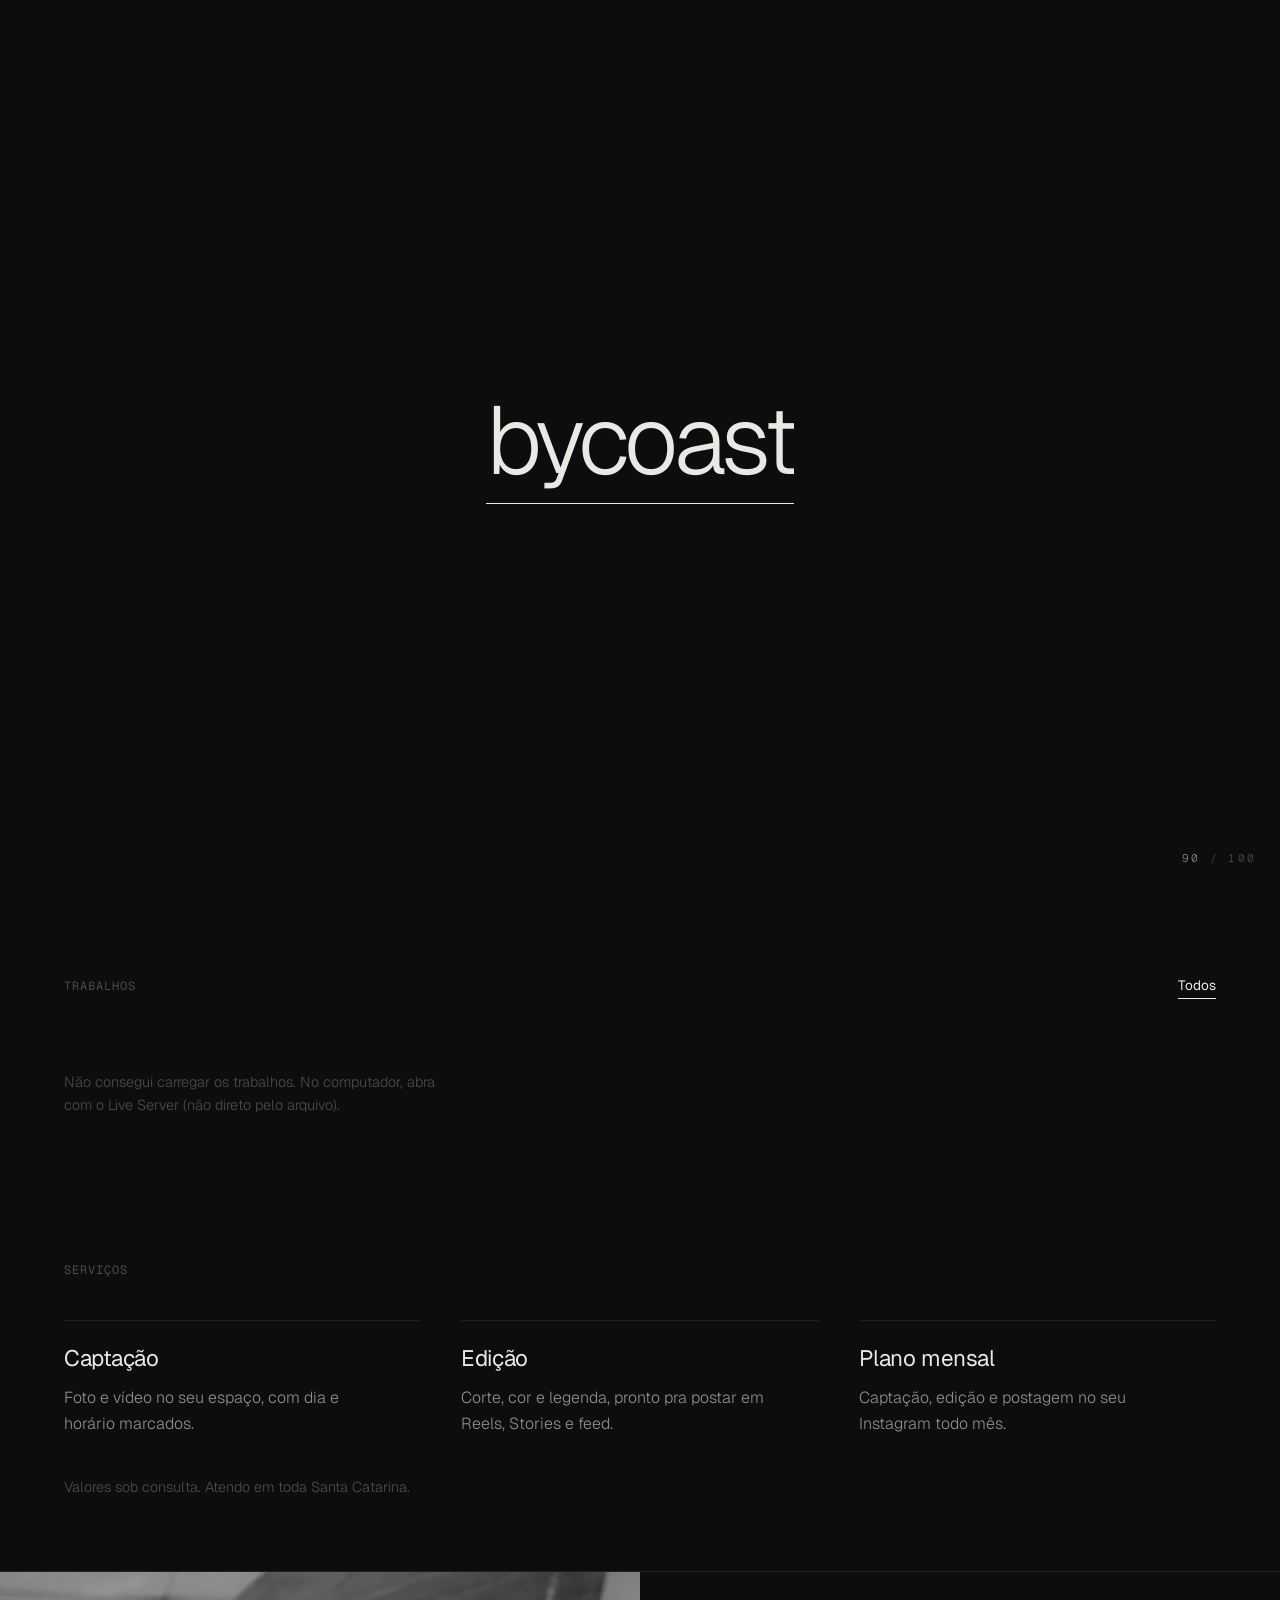
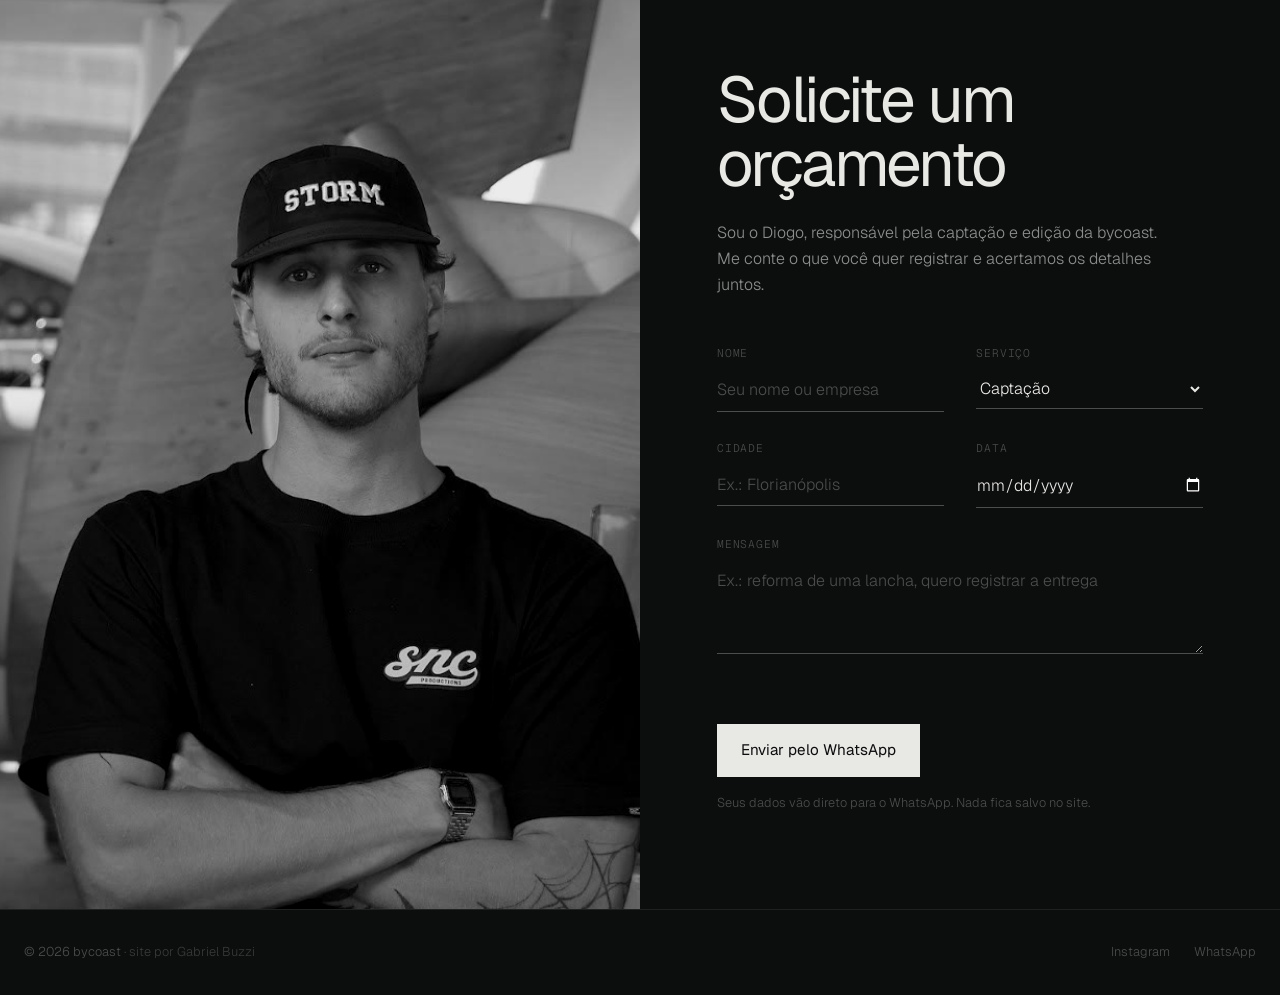
==== commit 6ffde303: "Contato com foto do Diogo ao lado do formulário" ====
--- a/index.html
+++ b/index.html
@@ -22,10 +22,7 @@
         rel="stylesheet" />
     <!-- ?v=3: mude o número sempre que mexer no CSS ou no JS,
          senão o celular pode juntar o HTML novo com o CSS antigo que ficou guardado -->
-    <link rel="stylesheet" href="css/style.css?v=9" />
-    <!-- TESTE DE FONTES (só nesta branch) -->
-    <link href="https://fonts.googleapis.com/css2?family=Instrument+Sans:wdth,wght@75..100,400..700&family=Instrument+Serif:ital@0;1&family=Archivo:wdth,wght@62..125,100..900&family=IBM+Plex+Mono:wght@400&family=Hanken+Grotesk:wght@100..900&family=DM+Mono:wght@300;400&family=Schibsted+Grotesk:wght@400..900&family=JetBrains+Mono:wght@100..800&family=Bodoni+Moda:opsz,wght@6..96,400..900&family=Jost:wght@100..900&family=Familjen+Grotesk:wght@400..700&family=Space+Mono:wght@400&display=swap" rel="stylesheet" />
-    <link rel="stylesheet" href="css/fontes-teste.css?v=1" />
+    <link rel="stylesheet" href="css/style.css?v=10" />
 
     <!-- liga a intro antes da página aparecer (assim o site não pisca por baixo).
          Não aparece pra quem pediu "reduzir movimento" no sistema -->
@@ -122,9 +119,15 @@
     </section>
 
     <!-- ORÇAMENTO -->
-    <section id="orcamento">
-        <h2>Orçamento</h2>
-        <p class="lead">Me conte o que você quer registrar e acertamos os detalhes juntos.</p>
+    <section id="orcamento" class="contato">
+        <!-- foto do Diogo (fica preto e branco pelo CSS). Pra trocar: substitua img/contato.jpg -->
+        <div class="contato-foto">
+            <img src="img/contato.jpg" alt="Diogo, da bycoast, num trabalho de reforma de embarcação" loading="lazy" width="1600" height="898" />
+        </div>
+
+        <div class="contato-corpo">
+        <h2 class="contato-titulo">Solicite um orçamento</h2>
+        <p class="contato-intro">Sou o Diogo, responsável pela captação e edição da bycoast. Me conte o que você quer registrar e acertamos os detalhes juntos.</p>
 
         <form id="form" novalidate>
             <div class="field">
@@ -157,6 +160,7 @@
                 <span class="privacy">Seus dados vão direto para o WhatsApp. Nada fica salvo no site.</span>
             </div>
         </form>
+        </div>
     </section>
 
     <!-- LIGHTBOX (foto ampliada)
@@ -224,7 +228,6 @@
     </a>
 
     <script src="js/main.js?v=8"></script>
-    <script src="js/fontes-teste.js?v=1"></script>
 </body>
 
 </html>
--- a/css/style.css
+++ b/css/style.css
@@ -911,6 +911,87 @@
 }
 
 /* ========================
+   CONTATO: foto ao lado do formulário
+   Computador: foto na metade esquerda, na altura da tela. Celular: faixa em cima
+======================== */
+section.contato {
+    max-width: none;
+    padding: 0;
+    display: grid;
+    grid-template-columns: minmax(0, 1fr) minmax(0, 1fr);
+    min-height: 100vh;
+    min-height: 100svh;
+    border-top: 1px solid var(--line);
+}
+
+.contato-foto {
+    position: relative;
+    overflow: hidden;
+    background: var(--line);
+}
+
+.contato-foto img {
+    position: absolute;
+    inset: 0;
+    width: 100%;
+    height: 100%;
+    object-fit: cover;
+    object-position: 53% 30%; /* centraliza no rosto */
+    filter: grayscale(1) contrast(1.08) brightness(0.92);
+}
+
+.contato-corpo {
+    display: flex;
+    flex-direction: column;
+    justify-content: center;
+    padding: 96px max(var(--side-r), 6vw) 96px max(var(--side-l), 6vw);
+}
+
+section h2.contato-titulo {
+    font-family: var(--sans);
+    font-size: clamp(2.5rem, 5vw, 4.25rem);
+    font-weight: 400;
+    letter-spacing: -0.04em;
+    line-height: 1;
+    text-transform: none;
+    color: var(--text);
+    margin-bottom: 24px;
+}
+
+.contato-intro {
+    max-width: 44ch;
+    color: var(--muted);
+    margin-bottom: 48px;
+}
+
+.contato #form {
+    grid-template-columns: minmax(0, 1fr);
+    max-width: 560px;
+}
+
+/* tela larga: o formulário volta a ter duas colunas */
+@media (min-width: 1280px) {
+    .contato #form {
+        grid-template-columns: repeat(2, minmax(0, 1fr));
+    }
+}
+
+@media (max-width: 900px) {
+    section.contato {
+        grid-template-columns: minmax(0, 1fr);
+        min-height: 0;
+    }
+
+    .contato-foto {
+        height: min(64vw, 440px);
+    }
+
+    .contato-corpo {
+        padding: 56px var(--side-r) 72px var(--side-l);
+    }
+}
+
+/* ========================
    LIGHTBOX (foto ampliada)
 ======================== */
 #lightbox {
